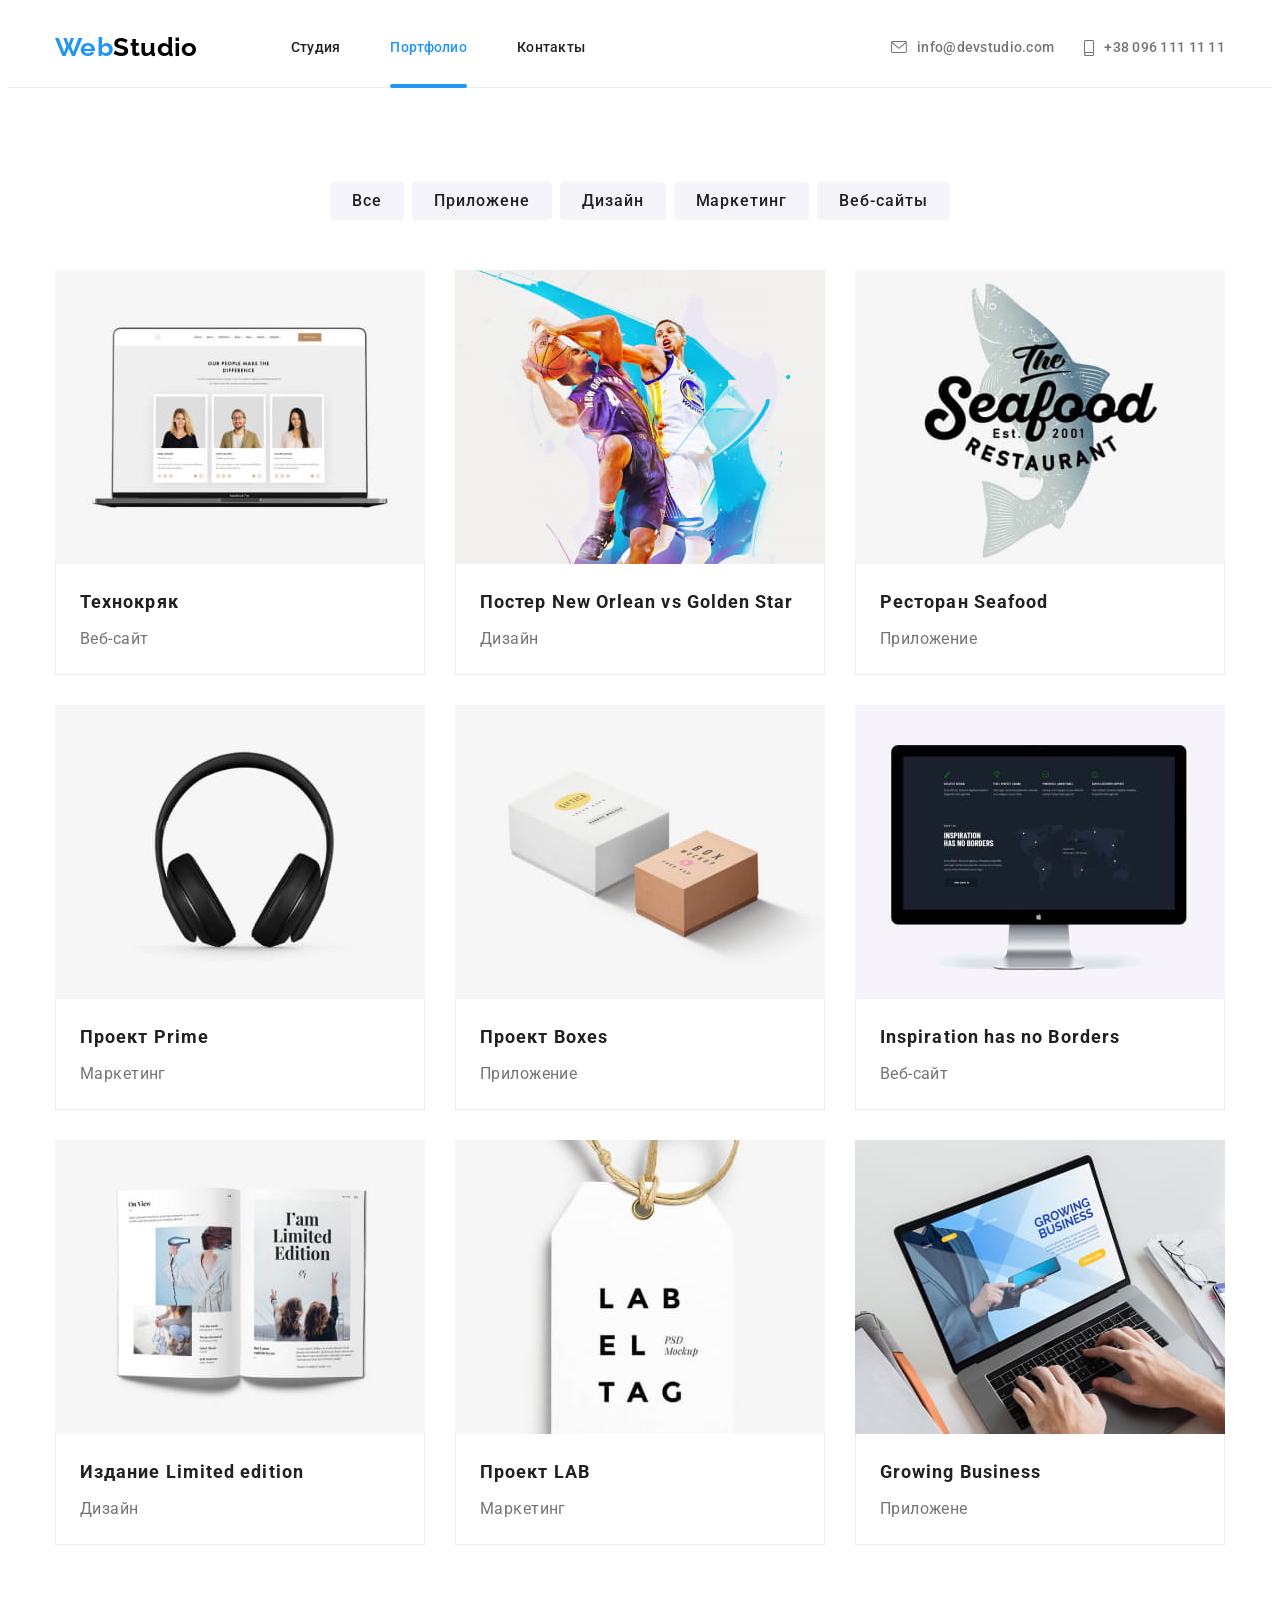
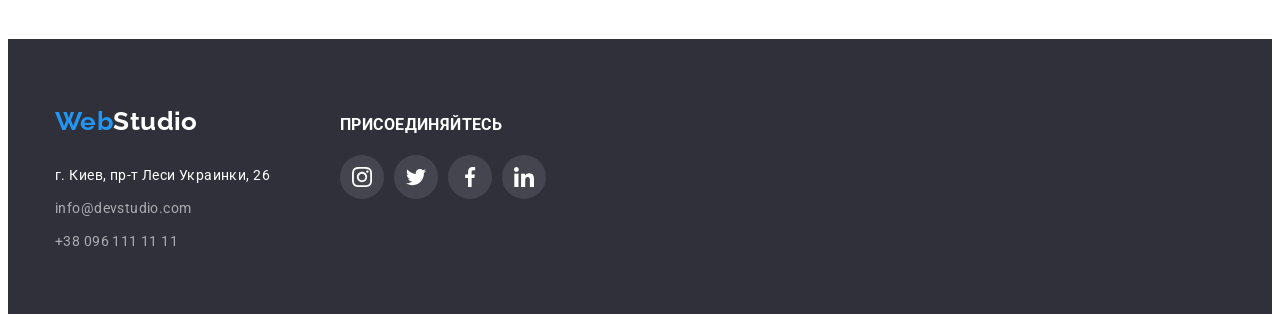
==== portfolio.html @ c6a30e66 "proba dfry" ====
<!DOCTYPE html>
<html lang="ru">

<head>
    <meta charset="UTF-8">
    <meta http-equiv="X-UA-Compatible" content="IE=edge">
    <meta name="viewport" content="width=device-width, initial-scale=1.0">
    <link rel="preconnect" href="https://fonts.gstatic.com">
    <link
        href="https://fonts.googleapis.com/css2?family=Raleway:wght@700&family=Roboto:wght@400;500;700;900&display=swap"
        rel="stylesheet">
    <link rel="stylesheet" href="./css/styles.css">
    <title>portfolio</title>
</head>

<body>

    <header class="header">
        <div class="page-header container">
            <nav class="navigation">
                <a class="logo link" href="./index.html"> <span class="accent-logo">Web</span>Studio</a>
                <ul class="site-nav list">
                    <li class="item-nav">
                        <a class="item-nav link" href="./index.html">Студия</a>
                    </li>
                    <li class="item-nav">
                        <a class="item-nav link current" href="./portfolio.html">Портфолио</a>
                    </li>
                    <li class="item-nav">
                        <a class="item-nav link" href="">Контакты</a>
                    </li>
                </ul>
            </nav> 
            <ul class="contact list">
                <li class="contact-item">
                    <a class="link-contact link" href="mailto:info@devstudio.com">
                        <svg class="icon" width="16" height="12">
                            <use href="./images/svg/sprite.svg#icon-envelope"></use>
                        </svg>info@devstudio.com
                    </a>
                </li>
                <li class="contact-item">
                    <a class="link-contact link" href="tel:+380961111111">
                        <svg class="icon" width="10" height="16">
                            <use href="./images/svg/sprite.svg#icon-smartphone"></use>
                        </svg>+38 096 111 11 11
                    </a>
                </li>
            </ul>
        </div>
    </header>

    <main>
        <section class="main-portfolio">
            <div class="container container-filter">
                <ul class="filters list">
                    <li class="item-filter"><button type="button" class="button filter">Все</button></li>
                    <li class="item-filter"><button type="button" class="button filter">Приложене</button></li>
                    <li class="item-filter"><button type="button" class="button filter">Дизайн</button></li>
                    <li class="item-filter"><button type="button" class="button filter">Маркетинг</button></li>
                    <li class="item-filter"><button type="button" class="button filter">Веб-сайты</button></li>
                </ul>            
                <ul class="portfolio list grid">
                    <li class="grid-item portfolio-item">
                        <a class="link portfolio-link" href="">
                            <div class="portfolio-image">
                                <img src="./images/portfolio/project001.jpg" alt="ноутбук с открытым сайтом" width="370" height="294">
                                <p class="portfolio-hover-text">Технокряк это современная площадка распространения коронавируса. Компании используют эту
                                    платформу для цифрового
                                    шпионажа и атак на защищённые сервера конкурентов.</p>
                            </div>
                            <div class="portfolio-content">
                                <h2 class="portfolio-title">Технокряк</h2>
                                <p class="text">Веб-сайт</p>
                            </div>
                        </a>
                    </li>
                    <li class="grid-item portfolio-item">
                        <a class="link portfolio-link" href="">
                            <div class="portfolio-image">
                                <img src="./images/portfolio/project002.jpg" alt="фото двух баскетболистов с мячём" width="370" height="294">
                                <p class="portfolio-hover-text">Технокряк это современная площадка распространения коронавируса. Компании используют эту платформу для цифрового
                            шпионажа и атак на защищённые сервера конкурентов.</p>
                            </div>
                            <div class="portfolio-content">
                                <h2 class="portfolio-title">Постер New Orlean vs Golden Star</h2>
                                <p class="text">Дизайн</p>
                            </div>
                                                    </a>
                    </li>
                    <li class="grid-item portfolio-item">
                        <a class="link portfolio-link" href="">
                            <div class="portfolio-image">
                                <img src="./images/portfolio/project003.jpg" alt="логотип ресторана" width="370" height="294">
                                <p class="portfolio-hover-text">Технокряк это современная площадка распространения коронавируса. Компании используют эту платформу для цифрового
                            шпионажа и атак на защищённые сервера конкурентов.</p>
                            </div>
                            <div class="portfolio-content">
                                <h2 class="portfolio-title">Ресторан Seafood</h2>
                                <p class="text">Приложение</p>
                            </div>
                        </a>
                    </li>
                    <li class="grid-item portfolio-item">
                        <a class="link portfolio-link" href="">
                            <div class="portfolio-image">
                                <img src="./images/portfolio/project004.jpg" alt="наушники чёрного цвета" width="370" height="294">
                                <p class="portfolio-hover-text">Технокряк это современная площадка распространения коронавируса. Компании используют эту платформу для цифрового
                            шпионажа и атак на защищённые сервера конкурентов.</p>
                            </div>
                            <div class="portfolio-content">
                                <h2 class="portfolio-title">Проект Prime</h2>
                                <p class="text">Маркетинг</p>
                            </div>
                        </a>
                    </li>
                    <li class="grid-item portfolio-item">
                        <a class="link portfolio-link" href="">
                            <div class="portfolio-image">
                                <img src="./images/portfolio/project005.jpg" alt="две коробки, белого и бежевого цвета" width="370" height="294">
                                <p class="portfolio-hover-text">Технокряк это современная площадка распространения коронавируса. Компании используют эту платформу для цифрового
                            шпионажа и атак на защищённые сервера конкурентов.</p>
                            </div>
                            <div class="portfolio-content">
                                <h2 class="portfolio-title">Проект Boxes</h2>
                                <p class="text">Приложение</p>
                            </div>
                        </a>
                    </li>
                    <li class="grid-item portfolio-item">
                        <a class="link portfolio-link" href="">
                            <div class="portfolio-image">
                                <img src="./images/portfolio/project006.jpg" alt="монитор с включённым сайтом" width="370" height="294">
                                <p class="portfolio-hover-text">Технокряк это современная площадка распространения коронавируса. Компании используют эту платформу для цифрового
                            шпионажа и атак на защищённые сервера конкурентов.</p>
                            </div>
                            <div class="portfolio-content">
                                <h2 class="portfolio-title">Inspiration has no Borders</h2>
                                <p class="text">Веб-сайт</p>
                            </div>
                        </a>
                    </li>
                    <li class="grid-item portfolio-item">
                        <a class="link portfolio-link" href="">
                            <div class="portfolio-image">
                                <img src="./images/portfolio/project007.jpg" alt="книга с открытым разворотом" width="370" height="294">
                                <p class="portfolio-hover-text">Технокряк это современная площадка распространения коронавируса. Компании используют эту платформу для цифрового
                            шпионажа и атак на защищённые сервера конкурентов.</p>
                            </div>
                            <div class="portfolio-content">
                                <h2 class="portfolio-title">Издание Limited edition</h2>
                                <p class="text">Дизайн</p>
                            </div>
                        </a>
                    </li>
                    <li class="grid-item portfolio-item">
                        <a class="link portfolio-link" href="">
                            <div class="portfolio-image">
                                <img src="./images/portfolio/project008.jpg" alt="бирка с рекламным слоганом" width="370" height="294">
                                <p class="portfolio-hover-text">Технокряк это современная площадка распространения коронавируса. Компании используют эту платформу для цифрового
                            шпионажа и атак на защищённые сервера конкурентов.</p>
                            </div>
                            <div class="portfolio-content">
                                <h2 class="portfolio-title">Проект LAB</h2>
                                <p class="text">Маркетинг</p>
                            </div>
                        </a>
                    </li>
                    <li class="grid-item portfolio-item">
                        <a class="link portfolio-link" href="">
                            <div class="portfolio-image">
                                <img src="./images/portfolio/project009.jpg" alt="работающий на ноутбуке человек" width="370" height="294">
                                <p class="portfolio-hover-text">Технокряк это современная площадка распространения коронавируса. Компании используют эту платформу для цифрового
                            шпионажа и атак на защищённые сервера конкурентов.</p>
                            </div>
                            <div class="portfolio-content">
                                <h2 class="portfolio-title">Growing Business</h2>
                                <p class="text">Приложене</p>
                            </div>
                        </a>
                    </li>
                </ul>
            </div>
        </section>

    </main>


    <footer class="footer">
        <div class="container list footer-block">
            <div class="footer-grid">
                <a class="logo link" href="./index.html"> <span class="accent-logo">Web</span>Studio</a>
                <address class="address">
                    <p class="street-address"> г. Киев, пр-т Леси Украинки, 26</p>
                    <ul class="contact list">
                        <li class="item-address"> <a class="item link" href="mailto:info@devstudio.com">info@devstudio.com</a> </li>
                        <li class="item-address"> <a class="item link" href="tel:+380961111111">+38 096 111 11 11</a> </li>
                    </ul>
                </address>
            </div>
            <div class="footer-grid">
                <h3 class="footer-title">Присоединяйтесь</h3>
                <ul class="list social-icons">
                    <li class="social-icons-item">
                        <a href="" class="social-icons-link" target="_blank" rel="noopener noreferrer">
                            <svg class="icon">
                                <use href="./images/svg/sprite.svg#icon-instagram"></use>
                            </svg>
                        </a>
                    </li>
                    <li class="social-icons-item">
                        <a href="" class="social-icons-link" target="_blank" rel="noopener noreferrer">
                            <svg class="icon">
                                <use href="./images/svg/sprite.svg#icon-twitter"></use>
                            </svg>
                        </a>
                    </li>
                    <li class="social-icons-item">
                        <a href="" class="social-icons-link" target="_blank" rel="noopener noreferrer">
                            <svg class="icon">
                                <use href="./images/svg/sprite.svg#icon-facebook"></use>
                            </svg>
                        </a>
                    </li>
                    <li class="social-icons-item">
                        <a href="" class="social-icons-link" target="_blank" rel="noopener noreferrer">
                            <svg class="icon">
                                <use href="./images/svg/sprite.svg#icon-linkedin"></use>
                            </svg>
                        </a>
                    </li>
                </ul>

            </div>
        <div>
    </footer>
    
</body>

</html>
---- css/styles.css ----
:root {
  --primary-text-color: #757575;
  --title-text-color: #212121;
  --accent-color: #2196f3;
  --contact-footer-text-color: rgba(255, 255, 255, 0.6);
  --dark-bg-color: #2f303a;
  --primary-bg-color: #ffffff;
  --section-bg-color: #f5f4fa;
  --color-icons: #afb1b8;
  --grid-item: 4;
}

/* utilits */

html {
  box-sizing: border-box;
}
*,
*::after,
*::before {
  box-sizing: inherit;
}

body {
  background-color: var(--primary-bg-color);
  color: var(--primary-text-color);
  font-family: 'roboto', sans-serif;
  font-weight: 400;
  font-size: 14px;
  line-height: 1.14;
  letter-spacing: 0.03em;
}

h1,
h2,
h3,
h4,
h5,
h6,
p {
  margin: 0;
}

.link {
  text-decoration: none;
}

.list {
  list-style: none;
  padding-left: 0px;
  margin: 0px;
}

img {
  display: block;
  max-width: 100%;
  height: auto;
}

.social-icons .icon {
  width: 20px;
  height: 20px;
  fill: var(--color-icons);
  transition: fill 250ms cubic-bezier(0.4, 0, 0.2, 1);
}

.footer .social-icons .icon {
  fill: var(--primary-bg-color);
}

.social-icons-link:hover .icon,
.social-icons-link:focus .icon {
  fill: var(--primary-bg-color);
}

.social-icons-link:hover,
.social-icons-link:focus {
  background-color: var(--accent-color);
}

.social-icons {
  display: flex;
  justify-content: center;
}

.social-icons-link {
  display: flex;
  justify-content: center;
  align-items: center;
  width: 44px;
  height: 44px;
  border-radius: 50%;
  background-color: rgba(255, 255, 255, 0.1);
  transition: background-color 250ms cubic-bezier(0.4, 0, 0.2, 1);
}
.social-icons-item + .social-icons-item {
  margin-left: 10px;
}

.grid {
  display: flex;
  flex-wrap: wrap;
  margin-left: -30px;
  margin-top: -30px;
}

.grid-item {
  flex-basis: calc((100% - 30px * var(--grid-item)) / var(--grid-item));
  margin-left: 30px;
  margin-top: 30px;
}

.button {
  color: var(--primary-bg-color);
  background-color: var(--accent-color);
  font-weight: 700;
  font-size: 16px;
  line-height: 1.88;
  letter-spacing: 0.06em;
  cursor: pointer;
  font-family: 'roboto', sans-serif;
  border-radius: 4px;
  padding: 10px 32px;
  transition: background-color 250ms cubic-bezier(0.4, 0, 0.2, 1);
}

.button:hover,
.button:focus {
  background-color: #188ce8;
}

.accent-logo {
  color: var(--accent-color);
}

.footer .logo {
  color: var(--primary-bg-color);
}

.container {
  width: 1200px;
  padding-left: 15px;
  padding-right: 15px;
}

.backdrop {
  position: fixed;
  top: 0px;
  left: 0px;
  width: 100%;
  height: 100%;
  background-color: rgba(0, 0, 0, 0.2);
  transition: opacity 250ms cubic-bezier(0.4, 0, 0.2, 1);
}

.backdrop.is-hidden {
  opacity: 0;
  pointer-events: none;
}

.modal {
  position: absolute;
  top: 50%;
  left: 50%;
  transform: translate(-50%, -50%);
  min-height: 581px;
  min-width: 528px;
  box-shadow: 0px 1px 3px rgba(0, 0, 0, 0.12), 0px 1px 1px rgba(0, 0, 0, 0.14), 0px 2px 1px rgba(0, 0, 0, 0.2);
  border-radius: 4px;
  background-color: var(--primary-bg-color);
}

.button-close {
  position: absolute;
  top: 8px;
  right: 8px;
  display: flex;
  justify-content: center;
  align-items: center;
  width: 30px;
  height: 30px;
  background: var(--primary-bg-color);
  border: 1px solid rgba(0, 0, 0, 0.1);
  border-radius: 50%;
  cursor: pointer;
}

.button-close::before {
  content: '';
  width: 11px;
  height: 11px;
  background-image: url(../images/svg/Vector.svg);
}

/* header */

.header {
  border-bottom: 1px solid #ececec;
  padding-top: 16.5px;
  padding-bottom: 16.5px;
}

.page-header {
  background-color: var(--primary-bg-color);
  display: flex;
  align-items: center;
  margin-left: auto;
  margin-right: auto;
}

.site-nav .link {
  color: var(--title-text-color);
  font-weight: 500;
  letter-spacing: 0.02em;
  transition: color 250ms cubic-bezier(0.4, 0, 0.2, 1);
}

.site-nav {
  display: flex;
  margin-left: 93px;
}

.site-nav .item-nav:not(:last-child) {
  margin-right: 50px;
}

.site-nav .link:hover,
.site-nav .link:focus {
  color: var(--accent-color);
}

.site-nav .link.current {
  color: var(--accent-color);
}

.item-nav {
  position: relative;
}

.current::after {
  position: absolute;
  left: 0px;
  top: 45px;
  content: '';
  display: inline-flex;
  width: 100%;
  background-color: var(--accent-color);
  border-radius: 2px;
  height: 4px;
}

.navigation {
  display: flex;
  align-items: center;
}

.contact .link-contact {
  color: var(--primary-text-color);
  font-weight: 500;
  letter-spacing: 0.02em;
  font-style: normal;
  padding-top: 15px;
  padding-bottom: 15px;
  display: flex;
  align-items: center;
  transition: color 250ms cubic-bezier(0.4, 0, 0.2, 1);
}

.contact .link-contact:hover,
.contact .link-contact:focus {
  color: var(--accent-color);
}

.link-contact .icon {
  fill: var(--primary-text-color);
  margin-right: 10px;
  transition: fill 250ms cubic-bezier(0.4, 0, 0.2, 1);
}

.link-contact:hover .icon,
.link-contact:focus .icon {
  fill: var(--accent-color);
}

.page-header .contact {
  display: flex;
  margin-left: auto;
}

.contact .contact-item:not(:last-child) {
  margin-right: 30px;
}

.logo {
  font-family: 'raleway', sans-serif;
  font-weight: 700;
  font-size: 26px;
  line-height: 1.19;
  color: #000000;
}

.accent-logo {
  color: var(--accent-color);
}

.section-title {
  color: var(--title-text-color);
  font-weight: 700;
  font-size: 36px;
  line-height: 1.16;
  text-align: center;
  margin-bottom: 50px;
}

/* section hero */

.hero {
  background-color: var(--dark-bg-color);
  max-width: 1600px;
  margin-left: auto;
  margin-right: auto;
}

.hero-container {
  padding-top: 200px;
  padding-bottom: 200px;
  margin-left: auto;
  margin-right: auto;
  text-align: center;
  background-image: linear-gradient(to right, rgba(47, 48, 58, 0.4), rgba(47, 48, 58, 0.4)),
    url(../images/hero/hero-bg.jpg);
  background-position: center;
  height: 600px;
  max-width: 1600px;
}

.page-title {
  color: var(--primary-bg-color);
  font-weight: 900;
  font-size: 44px;
  line-height: 1.36;
  letter-spacing: 0.06em;
  text-align: center;
  text-transform: uppercase;
  margin-bottom: 30px;
}

/* section advantages */

.advantages .advantages-text {
  line-height: 1.71;
}

.advantages {
  padding-top: 94px;
  padding-bottom: 94px;
}

.advantages .container {
  margin-left: auto;
  margin-right: auto;
}

.advantages-title {
  color: var(--title-text-color);
  font-weight: 700;
  text-transform: uppercase;
  margin-bottom: 10px;
}

.advantages-title::before {
  content: '';
  display: block;
  width: 270px;
  height: 120px;
  background: var(--section-bg-color);
  border-radius: 4px;
  margin-bottom: 30px;
  background-repeat: no-repeat;
  background-position: center;
}

.icon-antenna ::before {
  background-image: url('../images/svg/antenna.svg');
}

.icon-clock ::before {
  background-image: url('../images/svg/clock.svg');
}

.icon-diagram ::before {
  background-image: url('../images/svg/diagram.svg');
}

.icon-astronaut ::before {
  background-image: url('../images/svg/astronaut.svg');
}

.advantages-grid .grid-item {
  --grid-item: 4;
}

/* section work */

.work {
  padding-bottom: 94px;
}

.work .section-title,
.team .section-title {
  color: var(--title-text-color);
  font-weight: 700;
  font-size: 36px;
  line-height: 1.16;
  text-align: center;
}

.work-relative::before {
  position: absolute;
  left: 0px;
  bottom: 0px;
  content: '';
  width: 100%;
  height: 70px;
  background-color: rgba(47, 48, 58, 0.8);
}

.work-title {
  position: absolute;
  left: 50%;
  bottom: 27px;
  transform: translateX(-50%);
  white-space: nowrap;
  color: var(--primary-bg-color);
  font-weight: 700;
  text-transform: uppercase;
}

.work-relative {
  position: relative;
}

.work .container {
  margin-left: auto;
  margin-right: auto;
}

.work-list .grid-item {
  --grid-item: 3;
}
/* section team */

.team .text-team {
  font-size: 16px;
  line-height: 1.18;
  margin-bottom: 16px;
}

.team .container {
  margin-left: auto;
  margin-right: auto;
}

.team {
  background-color: var(--section-bg-color);
  padding-top: 94px;
  padding-bottom: 94px;
}

.team-grid .grid-item {
  --grid-item: 4;
}

.team-item-content {
  padding: 30px 30px;
  border: 1px solid var(--section-bg-color);
  background: #ffffff;
  box-shadow: 0px 1px 3px rgba(0, 0, 0, 0.12), 0px 1px 1px rgba(0, 0, 0, 0.14), 0px 2px 1px rgba(0, 0, 0, 0.2);
  border-radius: 0px 0px 4px 4px;
}

.employee {
  color: var(--title-text-color);
  font-weight: 500;
  font-size: 16px;
  line-height: 1.18;
  margin-bottom: 10px;
  text-align: center;
}

.text-team {
  text-align: center;
}

/* our clients */

.clients {
  padding-top: 94px;
  padding-bottom: 94px;
}

.clients .container {
  margin-left: auto;
  margin-right: auto;
}

.clients-list .grid-item {
  --grd-item: 6;
}

.client-item {
  width: 170px;
  height: 90px;
}

.client-link {
  display: inline-flex;
  width: 100%;
  height: 100%;
  border: 1px solid var(--color-icons);
  border-radius: 4px;
  justify-content: center;
  align-items: center;
  transition: border 250ms cubic-bezier(0.4, 0, 0.2, 1);
}

.client-icon {
  fill: var(--color-icons);
  transition: fill 250ms cubic-bezier(0.4, 0, 0.2, 1);
}

.client-link:hover .client-icon,
.client-link:focus .client-icon {
  fill: var(--accent-color);
}

.client-link:hover,
.client-link:focus {
  border: 1px solid var(--accent-color);
}

.clients .grid {
  flex-wrap: nowrap;
}

/* footer */

.footer .item,
.footer .link {
  color: var(--contact-footer-text-color);
  line-height: 1.71;
  font-style: normal;
  transition: color 250ms cubic-bezier(0.4, 0, 0.2, 1);
}

.footer .logo {
  color: var(--primary-bg-color);
}

.address {
  margin-top: 20px;
}

.address p {
  color: var(--primary-bg-color);
  line-height: 1.71;
  font-style: normal;
}

.footer {
  background-color: var(--dark-bg-color);
  padding-top: 60px;
  padding-bottom: 60px;
}

.footer .container {
  margin-left: auto;
  margin-right: auto;
}

.street-address {
  margin-bottom: 9px;
}

.item-address:not(:last-child) {
  margin-bottom: 9px;
}

.contact .item:hover,
.contact .item:focus {
  color: var(--accent-color);
}

.footer-title {
  color: var(--primary-bg-color);
  font-weight: 700;
  text-transform: uppercase;
  margin-bottom: 20px;
}

.footer .social-icons {
  display: flex;
  justify-content: flex-start;
}

.footer-block {
  display: flex;
  align-items: baseline;
}

.footer-grid + .footer-grid {
  margin-left: 70px;
}

/* portfolio filter */

.main-portfolio {
  padding-top: 94px;
  padding-bottom: 94px;
}

.filters {
  display: flex;
  justify-content: center;
  margin-bottom: 50px;
}

.main-portfolio .container {
  margin-left: auto;
  margin-right: auto;
}

.filters .button {
  border: 0;
  color: var(--title-text-color);
  background-color: var(--section-bg-color);
  font-weight: 500;
  line-height: 1.63;
  padding: 6px 22px;
  box-shadow: none;
  transition: color 250ms cubic-bezier(0.4, 0, 0.2, 1), background-color 250ms cubic-bezier(0.4, 0, 0.2, 1),
    box-shadow 250ms cubic-bezier(0.4, 0, 0.2, 1);
}

.filters .button:hover,
.filters .button:focus {
  color: var(--primary-bg-color);
  background-color: var(--accent-color);
  box-shadow: 0px 3px 1px rgba(0, 0, 0, 0.1), 0px 1px 2px rgba(0, 0, 0, 0.08), 0px 2px 2px rgba(0, 0, 0, 0.12);
}

.item-filter:not(:last-child) {
  margin-right: 8px;
}

/* portfolio grid */

.portfolio-title {
  color: var(--title-text-color);
  font-weight: 700;
  font-size: 18px;
  line-height: 2;
  letter-spacing: 0.06em;
  margin-bottom: 4px;
}

.portfolio .text {
  color: var(--primary-text-color);
  font-size: 16px;
  line-height: 1.88;
}

.portfolio-link {
  position: relative;
  display: block;
  box-shadow: none;
  transition: box-shadow 250ms cubic-bezier(0.4, 0, 0.2, 1);
}

.portfolio-link:hover,
.portfolio-link:focus {
  box-shadow: 0px 1px 1px rgba(0, 0, 0, 0.12), 0px 4px 4px rgba(0, 0, 0, 0.06), 1px 4px 6px rgba(0, 0, 0, 0.16);
}

.portfolio .grid-item {
  --grid-item: 3;
}

.portfolio-content {
  padding-top: 20px;
  padding-left: 24px;
  padding-right: 24px;
  padding-bottom: 20px;
  border-left: 1px solid #eeeeee;
  border-bottom: 1px solid #eeeeee;
  border-right: 1px solid #eeeeee;
}

.portfolio-hover-text {
  position: absolute;
  top: 100%;
  left: 0px;
  height: 100%;
  display: flex;
  align-items: center;
  font-size: 18px;
  line-height: 1.56;
  color: var(--primary-bg-color);
  padding-left: 24px;
  padding-right: 24px;
  background-color: rgba(33, 150, 243, 0.9);
  transition: transform 250ms cubic-bezier(0.4, 0, 0.2, 1);
}

.portfolio-link:hover .portfolio-hover-text,
.portfolio-link:focus .portfolio-hover-text {
  transform: translateY(-100%);
}

.portfolio-image {
  position: relative;
  overflow: hidden;
}
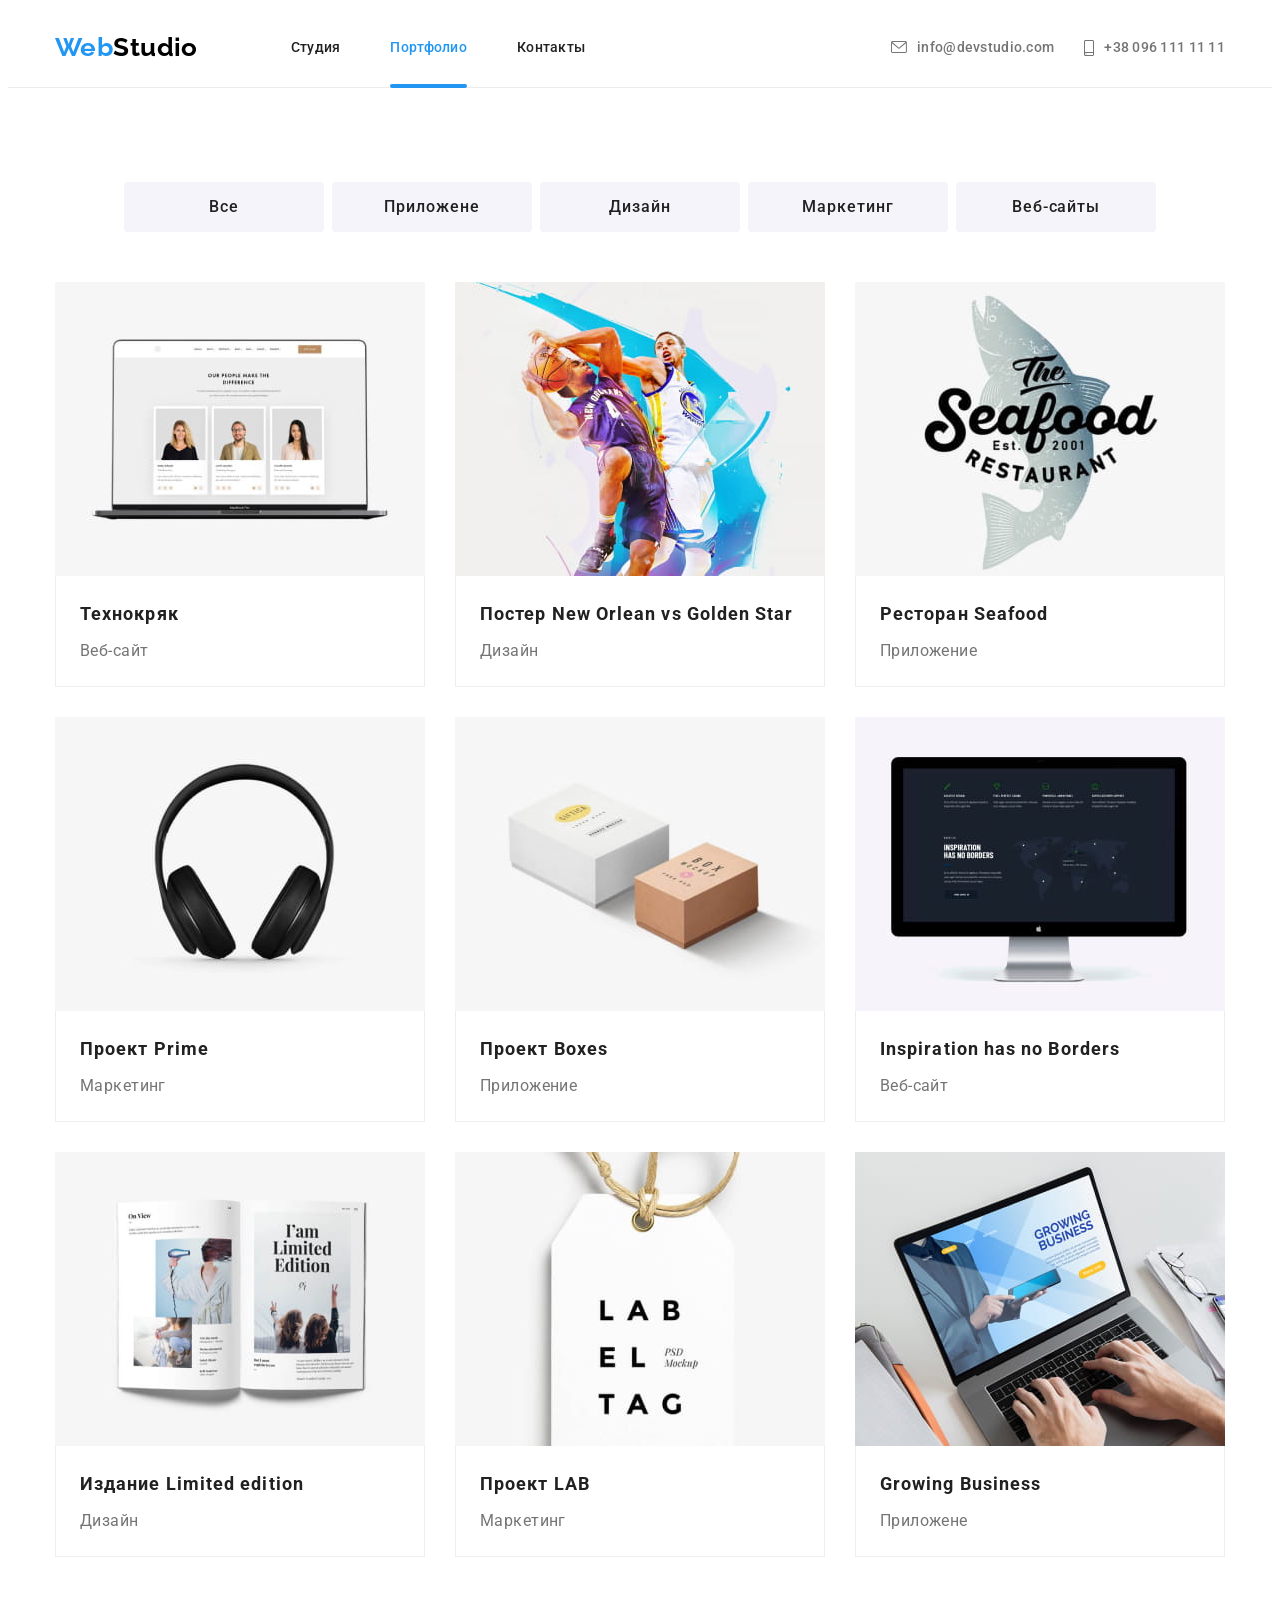
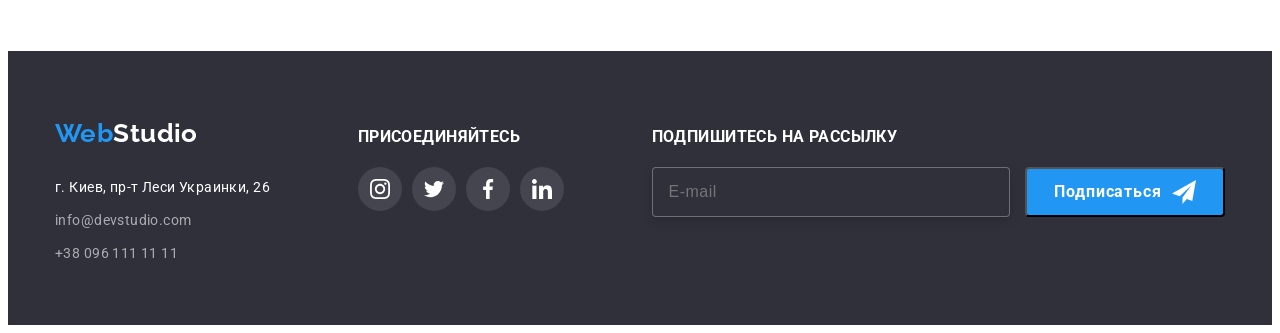
==== commit 2822a1af: "HW6 For checking" ====
--- a/portfolio.html
+++ b/portfolio.html
@@ -193,7 +193,8 @@
                 <address class="address">
                     <p class="street-address"> г. Киев, пр-т Леси Украинки, 26</p>
                     <ul class="contact list">
-                        <li class="item-address"> <a class="item link" href="mailto:info@devstudio.com">info@devstudio.com</a> </li>
+                        <li class="item-address"> <a class="item link"
+                                href="mailto:info@devstudio.com">info@devstudio.com</a> </li>
                         <li class="item-address"> <a class="item link" href="tel:+380961111111">+38 096 111 11 11</a> </li>
                     </ul>
                 </address>
@@ -230,9 +231,14 @@
                         </a>
                     </li>
                 </ul>
-
+    
             </div>
-        <div>
+            <form class="footer-grid">
+                <h3 class="footer-title">Подпишитесь на рассылку</h3>
+                <input class="input-email" type="email" name="user-name-subscribe" placeholder="E-mail" pattern="">
+                <button class="button" type="submit">Подписаться</button>
+            </form>
+        </div>
     </footer>
     
 </body>
--- a/css/styles.css
+++ b/css/styles.css
@@ -120,7 +120,9 @@
   cursor: pointer;
   font-family: 'roboto', sans-serif;
   border-radius: 4px;
-  padding: 10px 32px;
+  min-width: 200px;
+  min-height: 50px;
+  align-items: center;
   transition: background-color 250ms cubic-bezier(0.4, 0, 0.2, 1);
 }
 
@@ -163,11 +165,118 @@
   top: 50%;
   left: 50%;
   transform: translate(-50%, -50%);
-  min-height: 581px;
-  min-width: 528px;
+  width: 528px;
+  padding: 40px;
   box-shadow: 0px 1px 3px rgba(0, 0, 0, 0.12), 0px 1px 1px rgba(0, 0, 0, 0.14), 0px 2px 1px rgba(0, 0, 0, 0.2);
   border-radius: 4px;
   background-color: var(--primary-bg-color);
+}
+
+.modal-tytle {
+  font-weight: 700;
+  font-size: 20px;
+  line-height: 1.15;
+  text-align: center;
+  color: var(--title-text-color);
+  margin-bottom: 30px;
+}
+
+.form-tytle {
+  position: absolute;
+  transform: translateY(-21px);
+  box-sizing: inline;
+  font-size: 12px;
+  line-height: 1.67;
+  letter-spacing: 0.01em;
+  color: var(--primary-text-color);
+  cursor: pointer;
+}
+
+.form-field.form-massage {
+  resize: none;
+  padding: 12px 16px;
+}
+
+.form-field {
+  width: 448px;
+  border: 1px solid rgba(33, 33, 33, 0.2);
+  border-radius: 4px;
+  margin-bottom: 28px;
+  padding-left: 42px;
+  cursor: pointer;
+  transition: border 250ms cubic-bezier(0.4, 0, 0.2, 1);
+}
+
+.form-field:not(:last-child) {
+  height: 40px;
+}
+
+.form-field:focus {
+  border: 1px solid var(--accent-color);
+  outline: none;
+}
+
+.contract {
+  display: flex;
+  align-items: center;
+  justify-content: center;
+  font-size: 14px;
+  line-height: 1.71;
+  letter-spacing: 0.03em;
+  color: var(--primary-text-color);
+  margin-bottom: 80px;
+}
+
+.contract-checkbox {
+  position: absolute;
+  width: 1px;
+  height: 1px;
+  margin: -1px;
+  border: 0;
+  padding: 0;
+  clip: rect(0 0 0 0);
+  overflow: hidden;
+}
+
+.contract-custom-checkbox {
+  display: inline-block;
+  width: 16px;
+  height: 15px;
+  border: 1px solid var(--title-text-color);
+  border-radius: 3px;
+  margin-right: 8px;
+  transition: border 250ms cubic-bezier(0.4, 0, 0.2, 1), background-color 250ms cubic-bezier(0.4, 0, 0.2, 1);
+}
+
+.contract-checkbox:checked + .contract-custom-checkbox {
+  border-color: var(--accent-color);
+  background-color: var(--accent-color);
+  background-image: url(../images/svg/iconcheck.svg);
+  background-size: contain;
+  background-origin: border-box;
+}
+
+.contract-link {
+  color: var(--accent-color);
+  margin-left: 5px;
+}
+
+.form-label {
+  position: relative;
+}
+
+.form-label-icon {
+  position: absolute;
+  left: 12px;
+  top: 0;
+  width: 18px;
+  height: 18px;
+  fill: var(--title-text-color);
+  transition: fill 250ms cubic-bezier(0.4, 0, 0.2, 1);
+}
+
+.form-field:focus + .form-label-icon {
+  fill: var(--accent-color);
 }
 
 .button-close {
@@ -190,6 +299,13 @@
   width: 11px;
   height: 11px;
   background-image: url(../images/svg/Vector.svg);
+}
+
+.form-button {
+  position: absolute;
+  left: 50%;
+  bottom: 40px;
+  transform: translateX(-50%);
 }
 
 /* header */
@@ -606,10 +722,36 @@
 .footer-block {
   display: flex;
   align-items: baseline;
-}
-
-.footer-grid + .footer-grid {
-  margin-left: 70px;
+  justify-content: space-between;
+}
+
+.footer-grid .button {
+  display: inline-flex;
+  justify-content: center;
+}
+
+.footer-grid .button::after {
+  content: '';
+  display: inline-block;
+  width: 24px;
+  height: 24px;
+  background-image: url(../images/svg/iconsend.svg);
+  margin-left: 10px;
+}
+
+.input-email {
+  width: 358px;
+  height: 50px;
+  background-color: var(--dark-bg-color);
+  margin-right: 12px;
+  padding-left: 16px;
+  border: 1px solid rgba(255, 255, 255, 0.3);
+  filter: drop-shadow(0px 4px 4px rgba(0, 0, 0, 0.15));
+  border-radius: 4px;
+  font-size: 16px;
+  line-height: 1.25;
+  letter-spacing: 0.03em;
+  color: rgba(255, 255, 255, 0.6);
 }
 
 /* portfolio filter */
